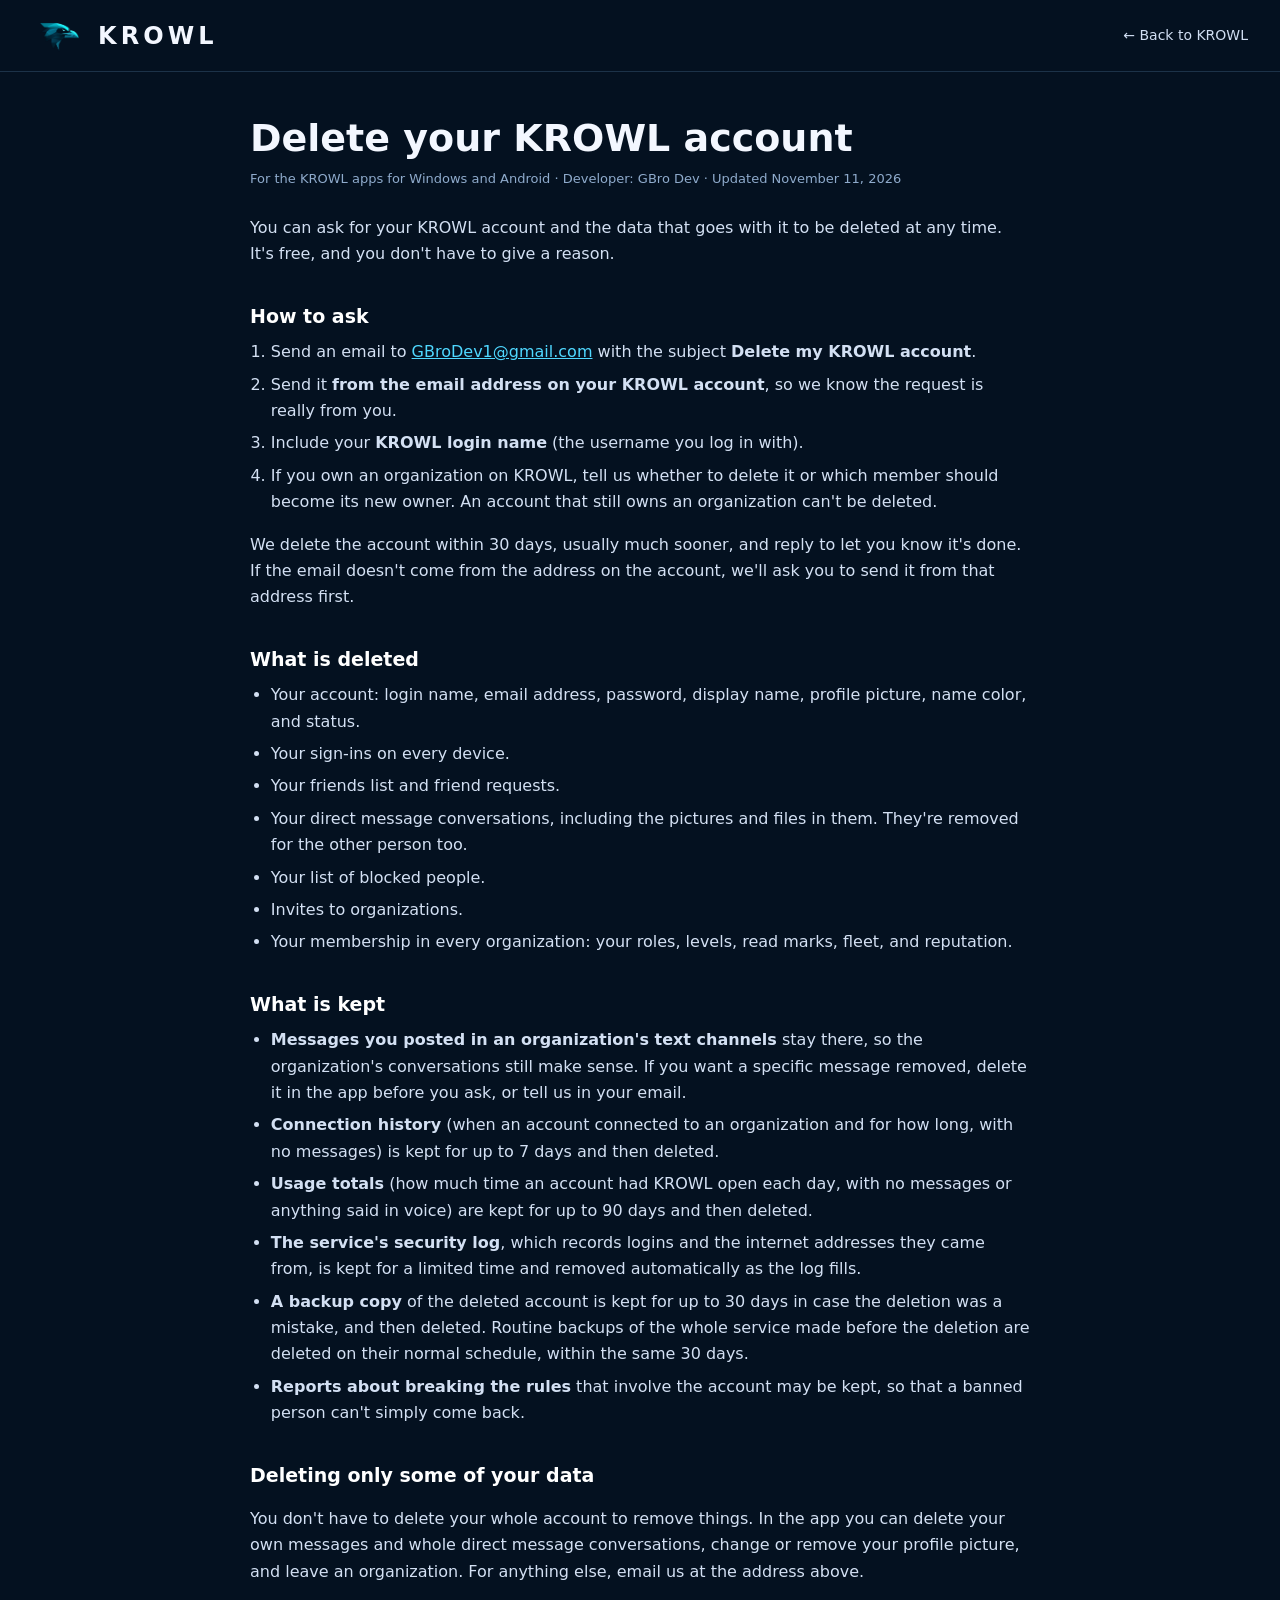
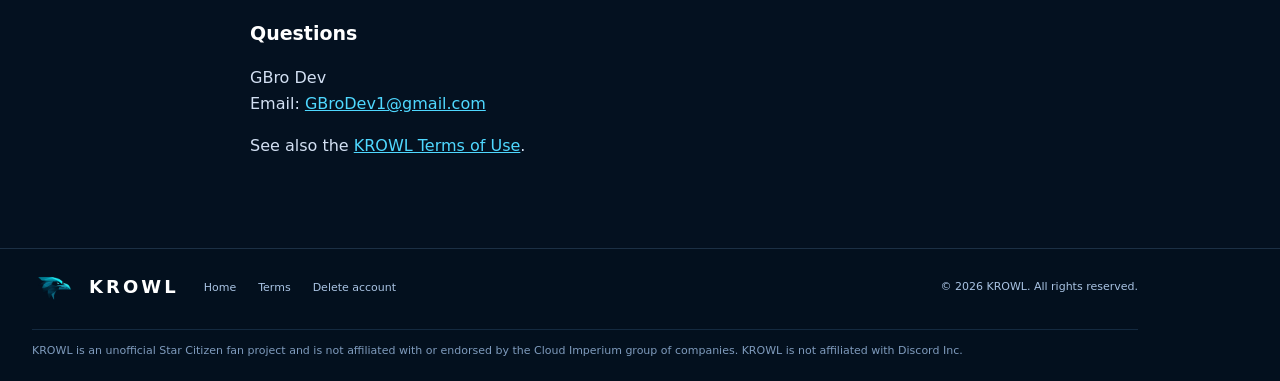
==== delete-account/index.html @ 7629ee77 "Add Terms of Use and Delete account pages Two pages Google Play requires for the Android app: /terms" ====
<!doctype html>
<html lang="en">
<head>
<meta charset="utf-8"><meta name="viewport" content="width=device-width,initial-scale=1">
<meta name="theme-color" content="#041120">
<meta name="description" content="How to ask for your KROWL account and its data to be deleted, what is deleted, and what is kept.">
<link rel="canonical" href="https://krowlchat.com/delete-account/">
<link rel="icon" href="/favicon.ico" sizes="any">
<link rel="icon" type="image/png" sizes="32x32" href="/assets/favicon-32.png">
<link rel="apple-touch-icon" href="/assets/apple-touch-icon.png">
<title>Delete your KROWL account</title>
<link rel="stylesheet" href="/styles.css">
</head>
<body>
<header class="site-header"><div class="container nav-wrap">
<a class="brand" href="/"><img src="/assets/krowl-bird.png" alt="" class="brand-bird"><span>KROWL</span></a>
<a class="legal-back" href="/">&larr; Back to KROWL</a>
</div></header>
<main class="legal"><div class="container legal-body">
<h1>Delete your KROWL account</h1>
<p class="legal-meta">For the KROWL apps for Windows and Android &middot; Developer: GBro Dev &middot; Updated November 11, 2026</p>

<p>You can ask for your KROWL account and the data that goes with it to be deleted at any time. It's free, and you don't have to give a reason.</p>

<h2>How to ask</h2>
<ol>
<li>Send an email to <a href="mailto:GBroDev1@gmail.com?subject=Delete%20my%20KROWL%20account">GBroDev1@gmail.com</a> with the subject <strong>Delete my KROWL account</strong>.</li>
<li>Send it <strong>from the email address on your KROWL account</strong>, so we know the request is really from you.</li>
<li>Include your <strong>KROWL login name</strong> (the username you log in with).</li>
<li>If you own an organization on KROWL, tell us whether to delete it or which member should become its new owner. An account that still owns an organization can't be deleted.</li>
</ol>
<p>We delete the account within 30 days, usually much sooner, and reply to let you know it's done. If the email doesn't come from the address on the account, we'll ask you to send it from that address first.</p>

<h2>What is deleted</h2>
<ul>
<li>Your account: login name, email address, password, display name, profile picture, name color, and status.</li>
<li>Your sign-ins on every device.</li>
<li>Your friends list and friend requests.</li>
<li>Your direct message conversations, including the pictures and files in them. They're removed for the other person too.</li>
<li>Your list of blocked people.</li>
<li>Invites to organizations.</li>
<li>Your membership in every organization: your roles, levels, read marks, fleet, and reputation.</li>
</ul>

<h2>What is kept</h2>
<ul>
<li><strong>Messages you posted in an organization's text channels</strong> stay there, so the organization's conversations still make sense. If you want a specific message removed, delete it in the app before you ask, or tell us in your email.</li>
<li><strong>Connection history</strong> (when an account connected to an organization and for how long, with no messages) is kept for up to 7 days and then deleted.</li>
<li><strong>Usage totals</strong> (how much time an account had KROWL open each day, with no messages or anything said in voice) are kept for up to 90 days and then deleted.</li>
<li><strong>The service's security log</strong>, which records logins and the internet addresses they came from, is kept for a limited time and removed automatically as the log fills.</li>
<li><strong>A backup copy</strong> of the deleted account is kept for up to 30 days in case the deletion was a mistake, and then deleted. Routine backups of the whole service made before the deletion are deleted on their normal schedule, within the same 30 days.</li>
<li><strong>Reports about breaking the rules</strong> that involve the account may be kept, so that a banned person can't simply come back.</li>
</ul>

<h2>Deleting only some of your data</h2>
<p>You don't have to delete your whole account to remove things. In the app you can delete your own messages and whole direct message conversations, change or remove your profile picture, and leave an organization. For anything else, email us at the address above.</p>

<h2>Questions</h2>
<p>GBro Dev<br>Email: <a href="mailto:GBroDev1@gmail.com">GBroDev1@gmail.com</a></p>
<p>See also the <a href="/terms/">KROWL Terms of Use</a>.</p>
</div></main>
<footer><div class="container footer-layout"><a href="/" class="brand"><img src="/assets/krowl-bird.png" alt=""><span>KROWL</span></a><nav aria-label="Footer navigation"><a href="/">Home</a><a href="/terms/">Terms</a><a href="/delete-account/">Delete account</a></nav><div class="copyright">© 2026 KROWL. All rights reserved.</div><p class="footer-disclaimer">KROWL is an unofficial Star Citizen fan project and is not affiliated with or endorsed by the Cloud Imperium group of companies. KROWL is not affiliated with Discord Inc.</p></div></footer>
</body></html>
---- styles.css ----
:root{--navy:#041120;--cyan:#08cce5;--blue:#098bfb;--white:#f8fbff;--muted:#b9d0ed;--ink:#091a35}*{box-sizing:border-box}html{scroll-behavior:smooth}body{margin:0;background:var(--navy);color:#f3f7ff;font:16px/1.55 system-ui,-apple-system,"Segoe UI",sans-serif}a{text-decoration:none;color:inherit}img{max-width:100%}.container{width:min(1410px,calc(100% - 64px));margin:auto}.site-header{height:72px;background:#041120;border-bottom:1px solid #1c3248}.nav-wrap{height:100%;display:flex;align-items:center;justify-content:space-between}.brand{display:flex;align-items:center;gap:12px;font-weight:800;letter-spacing:.17em;font-size:24px;line-height:1}.brand-bird,.brand img{width:54px;height:39px;object-fit:contain;object-position:center}.nav-links{height:100%;display:flex;gap:35px;align-items:center}.nav-links a{display:grid;place-items:center;height:100%;border-bottom:3px solid transparent;color:#d0def2;font-size:14px}.nav-links a:hover,.nav-links a.active{border-bottom-color:var(--blue);color:#1bbaff}.menu-button{display:none}.hero{ /* BACKGROUND IMAGE #1 — SPACE STATION: Replace assets/hero-space-station.jpg with YOUR OWN image. Keep its filename or change the URL here. */background:linear-gradient(90deg,rgba(1,10,20,.86),rgba(2,14,28,.48)),url('assets/hero-space-station.jpg') center/cover no-repeat}.hero-layout{display:grid;grid-template-columns:44% 56%;align-items:center;gap:15px;min-height:565px;padding:40px 0}.hero-copy{padding-right:18px}.hero-identity{display:flex;align-items:center;gap:10px;margin-bottom:10px}.hero-identity img{width:35%;max-width:205px;aspect-ratio:1.36;object-fit:contain}.hero-identity h1{font-size:clamp(39px,4.7vw,70px);line-height:1;letter-spacing:.10em;margin:0;font-weight:800}.hero-copy h2{font-size:clamp(17px,2vw,25px);color:#c3d6f6;margin:15px 0 18px;white-space:nowrap}.hero-copy h2 span{color:var(--cyan);padding:0 7px}.hero-copy p{font-size:17px;line-height:1.55;margin:0 0 25px}.buttons{display:flex;gap:15px;flex-wrap:wrap}.button{display:inline-flex;align-items:center;justify-content:center;gap:12px;padding:13px 23px;min-height:53px;border-radius:17px;font-weight:650;font-size:15px;transition:transform .2s,filter .2s}.button:hover{transform:translateY(-2px);filter:brightness(1.1)}.primary{background:linear-gradient(110deg,#078bf9,#0577ea);border:1px solid #249aff}.secondary{border:1px solid #47729d;background:rgba(2,13,27,.55)}.win{font-size:24px;line-height:1}.play{display:grid;place-items:center;border:2px solid currentColor;border-radius:50%;height:22px;width:22px;font-size:11px}.app-frame{width:100%;max-width:735px;justify-self:end;background:#101725;border:1px solid #28445f;box-shadow:0 22px 60px #0009;border-radius:5px;overflow:hidden}.app-frame img{display:block;width:100%;height:auto}.features{background:#f9fbff;color:var(--ink);padding:38px 0 55px}.features h2{text-align:center;font-size:clamp(23px,2.5vw,30px);margin:0 0 32px}.feature-grid{display:grid;grid-template-columns:repeat(5,1fr);gap:25px}.feature-grid article{text-align:center}.feature-icon{margin:0 auto 18px;width:70px;height:70px;display:grid;place-items:center;border-radius:17px;background:#e0edff;color:#075ebc;font-size:36px;font-weight:700}.feature-grid h3{font-size:16px;margin:0 0 10px}.feature-grid p{font-size:14px;color:#345681;line-height:1.65;margin:0}.support{ /* BACKGROUND IMAGE #2 — SHIP OVER PLANET: Replace assets/support-ship-planet.jpg with YOUR OWN image. Keep its filename or change the URL here. */background:linear-gradient(90deg,rgba(2,12,25,.30),rgba(2,12,25,.88) 35%,rgba(2,12,25,.96)),url('assets/support-ship-planet.jpg') center/cover no-repeat;border-top:1px solid #21415c}.support-layout{display:grid;grid-template-columns:1.15fr .85fr;gap:50px;padding:48px 0}.support-copy{padding-left:min(13vw,175px)}.support-copy h2{display:flex;align-items:center;gap:15px;margin:0 0 10px;font-size:27px}.support-copy h2 img{width:85px;height:67px;object-fit:contain}.support-copy p{margin:0 0 20px;font-size:15px;line-height:1.6}.support-copy small{display:block;color:#a9c4e8;margin-top:14px}.support-benefits{border-left:1px solid #2b506e;padding-left:48px;display:grid;gap:20px;align-content:center}.support-benefits>div{display:grid;grid-template-columns:36px 1fr;gap:14px}.benefit-icon{font-size:29px;line-height:1.1}.support-benefits h3{margin:0 0 3px;font-size:15px}.support-benefits p{margin:0;font-size:13px;color:#bbd1ed}footer{background:#03101e;border-top:1px solid #1c3045}.footer-layout{display:grid;grid-template-columns:auto 1fr auto auto;align-items:center;gap:25px;padding:22px 0;font-size:11px;color:#a9c3e3}.footer-layout .brand{font-size:18px;color:#fff}.footer-layout .brand img{width:45px;height:33px}.footer-layout nav{display:flex;flex-wrap:wrap;gap:22px}.copyright{line-height:2}.community{white-space:nowrap;color:#9db7d9}.community:first-letter{color:#21c5ff}@media(max-width:1100px){.hero-layout{grid-template-columns:1fr;gap:32px}.hero-copy{max-width:690px}.hero-copy h2{white-space:normal}.app-frame{justify-self:center;max-width:850px}.support-copy{padding-left:0}.footer-layout{grid-template-columns:1fr 1fr}.community{white-space:normal}}@media(max-width:700px){.container{width:calc(100% - 34px)}.site-header{height:64px}.brand{font-size:20px}.menu-button{display:block;background:#0a233b;color:white;border:1px solid #416280;border-radius:8px;font-size:22px;padding:4px 12px;cursor:pointer}.nav-wrap{position:relative}.nav-links{display:none;position:absolute;top:64px;left:-17px;right:-17px;height:auto;background:#041322;z-index:20;padding:10px 20px 18px;box-shadow:0 12px 20px #0006}.nav-links.open{display:flex;flex-direction:column;align-items:stretch;gap:0}.nav-links a{justify-content:start;height:42px;border-bottom:0;border-left:3px solid transparent;padding-left:12px}.nav-links a.active,.nav-links a:hover{border-left-color:var(--blue);border-bottom:0}.hero-layout{min-height:0;padding:32px 0 38px}.hero-identity img{width:31%}.hero-identity h1{font-size:clamp(32px,9vw,55px)}.hero-copy h2{font-size:19px;line-height:1.5}.hero-copy p{font-size:15px}.buttons{display:grid;grid-template-columns:1fr}.button{width:100%}.features{padding:34px 0 40px}.feature-grid{grid-template-columns:repeat(2,minmax(0,1fr));gap:30px 18px}.feature-grid article:last-child{grid-column:1/-1;max-width:240px;justify-self:center}.feature-grid h3{font-size:15px}.feature-grid p{font-size:13px}.feature-icon{width:61px;height:61px;font-size:31px;margin-bottom:12px}.support-layout{grid-template-columns:1fr;gap:27px;padding:35px 0}.support-copy h2{font-size:24px}.support-benefits{border-left:0;border-top:1px solid #2b506e;padding-left:0;padding-top:25px}.footer-layout{grid-template-columns:1fr;gap:17px}.footer-layout nav{gap:14px}}@media(prefers-reduced-motion:reduce){html{scroll-behavior:auto}.button{transition:none}}

/* TRANSPARENT KROWL LOGO: The logo is assets/krowl-bird.png, exported from
   your supplied SVG. Replace this PNG or switch image src attributes to assets/krowl-bird.svg. */
.brand img,.hero-identity img,.support-copy h2 img {mix-blend-mode:normal;background:transparent;}
/* SCREENSHOTS SECTION: replace the three screenshot image paths in index.html. */
.screenshots-section{background:linear-gradient(180deg,#07182b,#041120);padding:64px 0 76px;border-top:1px solid #1d3b55;scroll-margin-top:12px}
.screenshots-heading{display:flex;justify-content:space-between;align-items:end;gap:24px;margin-bottom:28px}
.screenshots-heading h2{font-size:clamp(27px,3.2vw,39px);margin:0 0 8px;line-height:1.2}
.screenshots-heading p{margin:0;color:#b6cbe4;max-width:650px}
.screenshots-heading .eyebrow{font-size:12px;letter-spacing:.19em;font-weight:800;color:#1bcff2;margin-bottom:9px}
.back-inline{font-size:13px;color:#4fd8ff;white-space:nowrap;padding:8px 0}
.screenshot-gallery{display:grid;grid-template-columns:repeat(2,minmax(0,1fr));gap:25px}
.screenshot-card{margin:0;border:1px solid #24405c;background:#101d2f;border-radius:12px;overflow:hidden;box-shadow:0 14px 35px #0003}
.screenshot-card:first-child{grid-column:1/-1}
.screenshot-card a{display:block;overflow:hidden;background:#0b1524}
.screenshot-card img{display:block;width:100%;height:auto;transition:transform .25s ease}
.screenshot-card a:hover img{transform:scale(1.012)}
.screenshot-card figcaption{padding:16px 19px 19px;display:flex;flex-direction:column;gap:4px}
.screenshot-card figcaption strong{font-size:17px;color:#f6f9ff}
.screenshot-card figcaption span{font-size:13px;color:#b7cce7}
.floating-top{position:fixed;bottom:22px;right:22px;z-index:25;display:flex;align-items:center;gap:5px;border:1px solid #4b81ad;border-radius:30px;padding:9px 14px;background:#092540e8;color:#eaf6ff;font-size:13px;font-weight:700;box-shadow:0 6px 18px #0007;opacity:0;pointer-events:none;transform:translateY(10px);transition:opacity .2s,transform .2s}
.floating-top.visible{opacity:1;pointer-events:auto;transform:translateY(0)}
@media(max-width:700px){.screenshots-section{padding:42px 0 52px}.screenshots-heading{align-items:start;flex-direction:column;gap:12px}.screenshot-gallery{grid-template-columns:1fr;gap:18px}.screenshot-card:first-child{grid-column:auto}.screenshot-card figcaption{padding:12px 14px 15px}.floating-top{bottom:15px;right:15px}}
@media(prefers-reduced-motion:reduce){.screenshot-card img,.floating-top{transition:none}}

/* ===== HERO LOGO POSITION (CUSTOMIZE HERE) =====
   Move the hero logo/text group up toward the top of the hero,
   enlarge the crow while keeping the KROWL lettering the SAME size.
   The crow's beak aligns approximately with the vertical center of KROWL.
   This only affects the large homepage logo, not the navigation/footer logos. */
@media (min-width:1101px) {
  .hero-layout { align-items:start; }
  .hero-copy { padding-top: 0; }
  .hero-identity { align-items:center; gap:8px; margin-bottom:10px; }
  .hero-identity img { width:43%; max-width:255px; height:190px; aspect-ratio:auto; object-fit:contain; }
  .hero-identity h1 { flex:0 0 auto; }
  .app-frame { margin-top:0; }
}
/* Tablet and mobile keep their stacked responsive layout. */
@media (min-width:701px) and (max-width:1100px) {
  .hero-layout { align-items:start; }
  .hero-identity img { width:39%; max-width:245px; height:170px; aspect-ratio:auto; object-fit:contain; }
}

/* Dev01: section navigation and footer logo showcase */
.section-top-link{display:flex;justify-content:flex-end;padding-top:12px;padding-bottom:26px}
.krowl-led-showcase{padding:42px 0 56px;text-align:center;overflow:hidden}
.krowl-led-showcase img{display:block;width:100%;max-width:700px;height:auto;margin:0 auto;object-fit:contain}
@media(max-width:700px){.section-top-link{padding-top:8px;padding-bottom:24px}.krowl-led-showcase{padding:26px 0 36px}}

/* Dev03: illuminated KROWL graphic links to page top */
.krowl-led-top-link{display:block;width:fit-content;max-width:100%;margin:0 auto;cursor:pointer}
.krowl-led-top-link:focus-visible{outline:2px solid #6baad5;outline-offset:5px;border-radius:3px}

/* Dev07: Donate is a blue text link, not a button */
.nav-links a.nav-donate{display:inline-flex;align-items:center;gap:4px;height:auto;min-height:0;padding:0;border:0;border-radius:0;background:none;box-shadow:none;color:#528fff;font-weight:500;line-height:inherit;white-space:nowrap;transition:color .2s ease}
.nav-links a.nav-donate .donate-heart{font-size:13px;color:inherit;line-height:1}
.nav-links a.nav-donate:hover,.nav-links a.nav-donate:focus-visible{background:none;border:0;box-shadow:none;color:#9bd6ff}
.nav-links a.nav-donate:focus-visible{outline:2px solid #9bd6ff;outline-offset:3px}
@media(max-width:700px){.nav-links a.nav-donate{display:inline-flex;align-self:auto;margin:0;padding:0;min-height:0;border:0;border-radius:0}.nav-links a.nav-donate:hover,.nav-links a.nav-donate:focus-visible{border:0}}
@media(prefers-reduced-motion:reduce){.nav-links a.nav-donate{transition:none}}

/* Dev08: align Donate with all other navigation links */
@media(min-width:701px){.nav-links a.nav-donate{height:100%;border-bottom:3px solid transparent;line-height:1.55}}
@media(max-width:700px){.nav-links a.nav-donate{height:42px;padding-left:12px;border-left:3px solid transparent;justify-content:flex-start}}

/* Dev09: Match the standard navigation underline on Donate hover */
@media(min-width:701px){.nav-links a.nav-donate:hover,.nav-links a.nav-donate:focus-visible{border-bottom:3px solid var(--blue)}}
@media(max-width:700px){.nav-links a.nav-donate:hover,.nav-links a.nav-donate:focus-visible{border-left:3px solid var(--blue)}}

/* Dev10: download popup with Support KROWL button */
.download-modal{width:min(520px,calc(100% - 32px));padding:34px 34px 26px;border:1px solid #28445f;border-radius:14px;background:#0b1a2c;color:#f3f7ff;text-align:center;box-shadow:0 24px 70px #000b}
.download-modal::backdrop{background:rgba(1,8,16,.72)}
.download-modal h2{margin:0 0 16px;font-size:clamp(23px,4vw,30px);line-height:1.2}
.download-modal p{margin:0 0 22px;font-size:17px;line-height:1.55;color:#d6e4f6}
.download-modal-support{min-width:220px}
.download-modal small{display:block;margin-top:18px;font-size:13px;color:#a9c4e8}
.download-modal small a{color:#4fd8ff;text-decoration:underline}
.download-modal-close{position:absolute;top:10px;right:12px;width:36px;height:36px;border:0;border-radius:8px;background:none;color:#fff;font-size:30px;line-height:1;cursor:pointer}
.download-modal-close:hover,.download-modal-close:focus-visible{background:#ffffff14}
@media(max-width:700px){.download-modal{padding:30px 20px 22px}.download-modal p{font-size:15px}.download-modal-support{width:100%}}

/* Dev11: Donate link and heart in red */
.nav-links a.nav-donate{color:#ff4d5e}
.nav-links a.nav-donate:hover,.nav-links a.nav-donate:focus-visible{color:#ff8a95}
.nav-links a.nav-donate:focus-visible{outline-color:#ff8a95}
@media(min-width:701px){.nav-links a.nav-donate:hover,.nav-links a.nav-donate:focus-visible{border-bottom-color:#ff4d5e}}
@media(max-width:700px){.nav-links a.nav-donate:hover,.nav-links a.nav-donate:focus-visible{border-left-color:#ff4d5e}}

/* Dev12: footer has three columns now ("Built for the Star Citizen community" removed) */
@media(min-width:1101px){.footer-layout{grid-template-columns:auto 1fr auto}}
@media(min-width:701px){.footer-layout{padding-right:110px}}
@media(max-width:700px){.footer-layout{padding-bottom:64px}}

/* Dev13: unofficial fan project disclaimer */
.footer-disclaimer{grid-column:1/-1;margin:0;padding-top:12px;border-top:1px solid #142a40;font-size:11px;line-height:1.6;color:#7f9bbd}

/* Dev14: Why KROWL instead of Discord */
.why-krowl{background:linear-gradient(180deg,#041120,#07182b);border-top:1px solid #1d3b55;padding:60px 0 66px;text-align:center}
.why-krowl .eyebrow{font-size:12px;letter-spacing:.19em;font-weight:800;color:#1bcff2;margin:0 0 9px}
.why-krowl h2{font-size:clamp(27px,3.2vw,39px);margin:0 0 10px;line-height:1.2}
.why-intro{max-width:700px;margin:0 auto 34px;color:#b6cbe4;font-size:17px}
.why-grid{display:grid;grid-template-columns:repeat(3,1fr);gap:22px;text-align:left;margin-bottom:34px}
.why-grid article{background:#0b1a2c;border:1px solid #24405c;border-radius:12px;padding:24px}
.why-icon{display:grid;place-items:center;width:52px;height:52px;border-radius:13px;background:#0d2c4a;color:#4fd8ff;font-size:26px;margin-bottom:14px}
.why-grid h3{margin:0 0 8px;font-size:18px}
.why-grid p{margin:0;font-size:14px;line-height:1.65;color:#bbd1ed}
.why-table{width:min(760px,100%);margin:0 auto;border-collapse:collapse;font-size:15px;text-align:left;background:#0b1a2c;border:1px solid #24405c;border-radius:12px;overflow:hidden}
.why-table th,.why-table td{padding:13px 18px;border-bottom:1px solid #1a3550}
.why-table tr:last-child th,.why-table tr:last-child td{border-bottom:0}
.why-table thead th{background:#0d2440;font-size:13px;letter-spacing:.08em;color:#9fc3e8}
.why-table thead th:nth-child(2){color:#4fd8ff}
.why-table tbody th{font-weight:600;color:#e6effb}
.why-table td{color:#a9c4e8}
.why-table td strong{color:#5fe3a1}
@media(max-width:900px){.why-grid{grid-template-columns:1fr}}
@media(max-width:700px){.why-krowl{padding:42px 0 48px}.why-intro{font-size:15px}.why-table{font-size:13px}.why-table th,.why-table td{padding:10px 10px}}

/* Dev14: text pages (/terms/ and /delete-account/) - a plain readable column on the site's dark background */
.legal{padding:44px 0 72px}
.legal-body{max-width:780px}
.legal h1{font-size:clamp(27px,3.4vw,38px);line-height:1.2;margin:0 0 6px}
.legal h2{font-size:19px;margin:34px 0 8px;color:#fff}
.legal p,.legal li{color:#d3e0f3;font-size:16px;line-height:1.65}
.legal ul,.legal ol{padding-left:1.3rem;margin:8px 0 16px}
.legal li{margin-bottom:6px}
.legal a{color:#4fd8ff;text-decoration:underline}
.legal-meta{color:#8fabcc!important;font-size:13px!important;margin:0 0 26px}
.legal-back{font-size:14px;color:#d0def2;white-space:nowrap}
.legal-back:hover{color:#1bbaff}
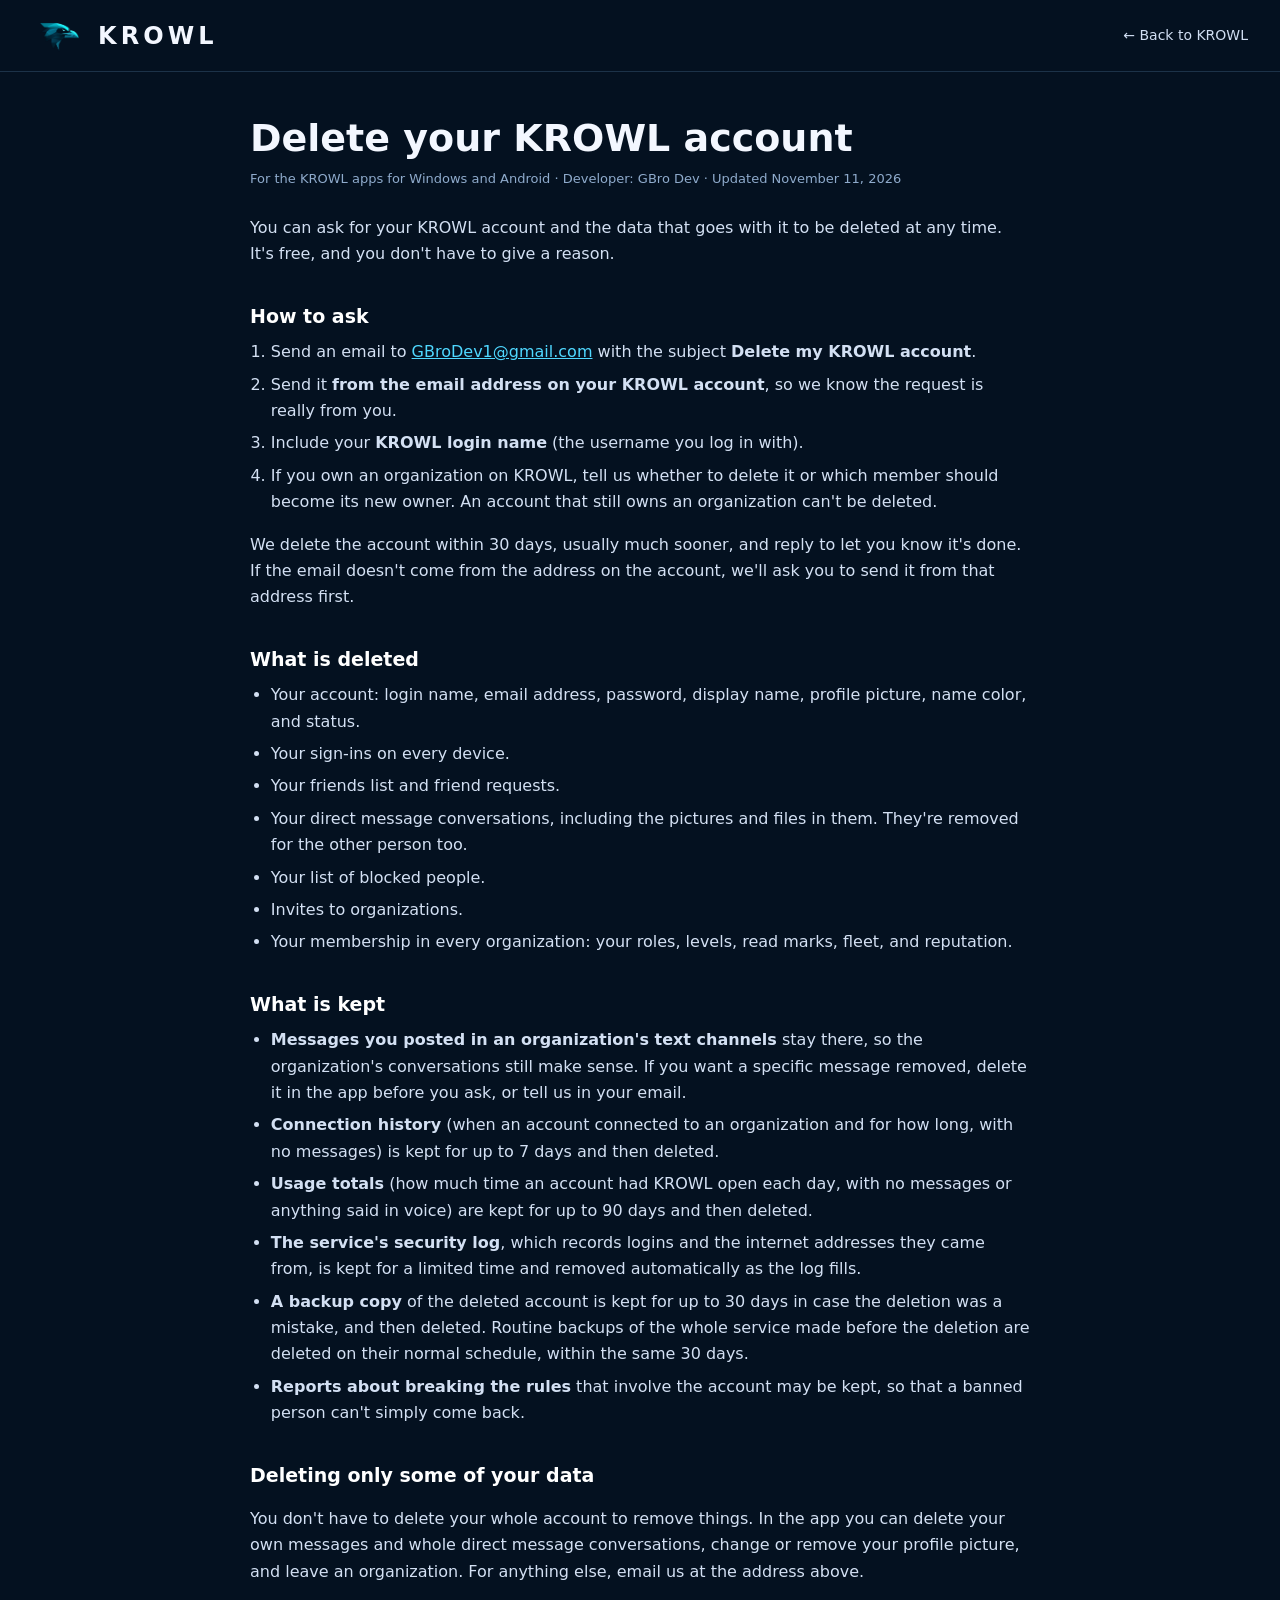
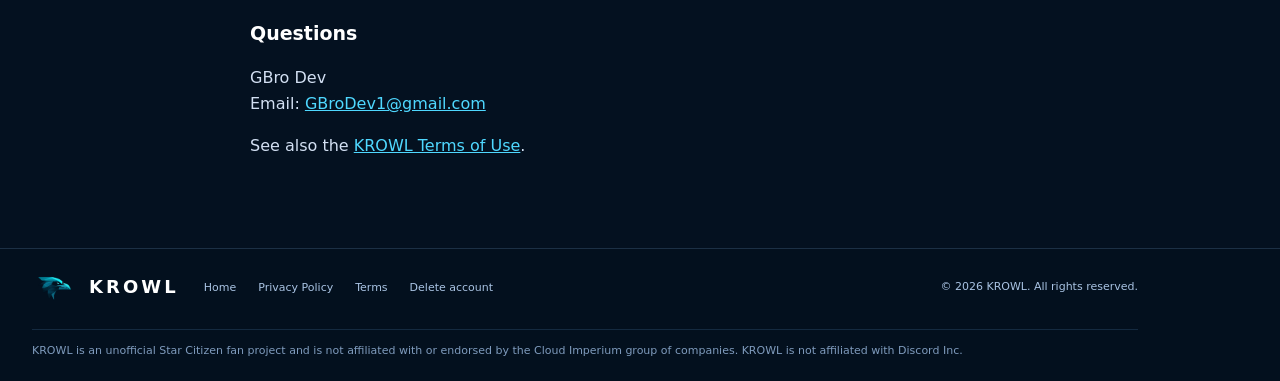
==== commit 75ae9f90: "Add Privacy Policy page /privacy/ covers the Windows and Android apps and the service: what is colle" ====
--- a/delete-account/index.html
+++ b/delete-account/index.html
@@ -59,5 +59,5 @@
 <p>GBro Dev<br>Email: <a href="mailto:GBroDev1@gmail.com">GBroDev1@gmail.com</a></p>
 <p>See also the <a href="/terms/">KROWL Terms of Use</a>.</p>
 </div></main>
-<footer><div class="container footer-layout"><a href="/" class="brand"><img src="/assets/krowl-bird.png" alt=""><span>KROWL</span></a><nav aria-label="Footer navigation"><a href="/">Home</a><a href="/terms/">Terms</a><a href="/delete-account/">Delete account</a></nav><div class="copyright">© 2026 KROWL. All rights reserved.</div><p class="footer-disclaimer">KROWL is an unofficial Star Citizen fan project and is not affiliated with or endorsed by the Cloud Imperium group of companies. KROWL is not affiliated with Discord Inc.</p></div></footer>
+<footer><div class="container footer-layout"><a href="/" class="brand"><img src="/assets/krowl-bird.png" alt=""><span>KROWL</span></a><nav aria-label="Footer navigation"><a href="/">Home</a><a href="/privacy/">Privacy Policy</a><a href="/terms/">Terms</a><a href="/delete-account/">Delete account</a></nav><div class="copyright">© 2026 KROWL. All rights reserved.</div><p class="footer-disclaimer">KROWL is an unofficial Star Citizen fan project and is not affiliated with or endorsed by the Cloud Imperium group of companies. KROWL is not affiliated with Discord Inc.</p></div></footer>
 </body></html>
--- a/styles.css
+++ b/styles.css
@@ -129,3 +129,4 @@
 .legal-meta{color:#8fabcc!important;font-size:13px!important;margin:0 0 26px}
 .legal-back{font-size:14px;color:#d0def2;white-space:nowrap}
 .legal-back:hover{color:#1bbaff}
+.legal code{font-size:.92em;color:#b9d0ed}
